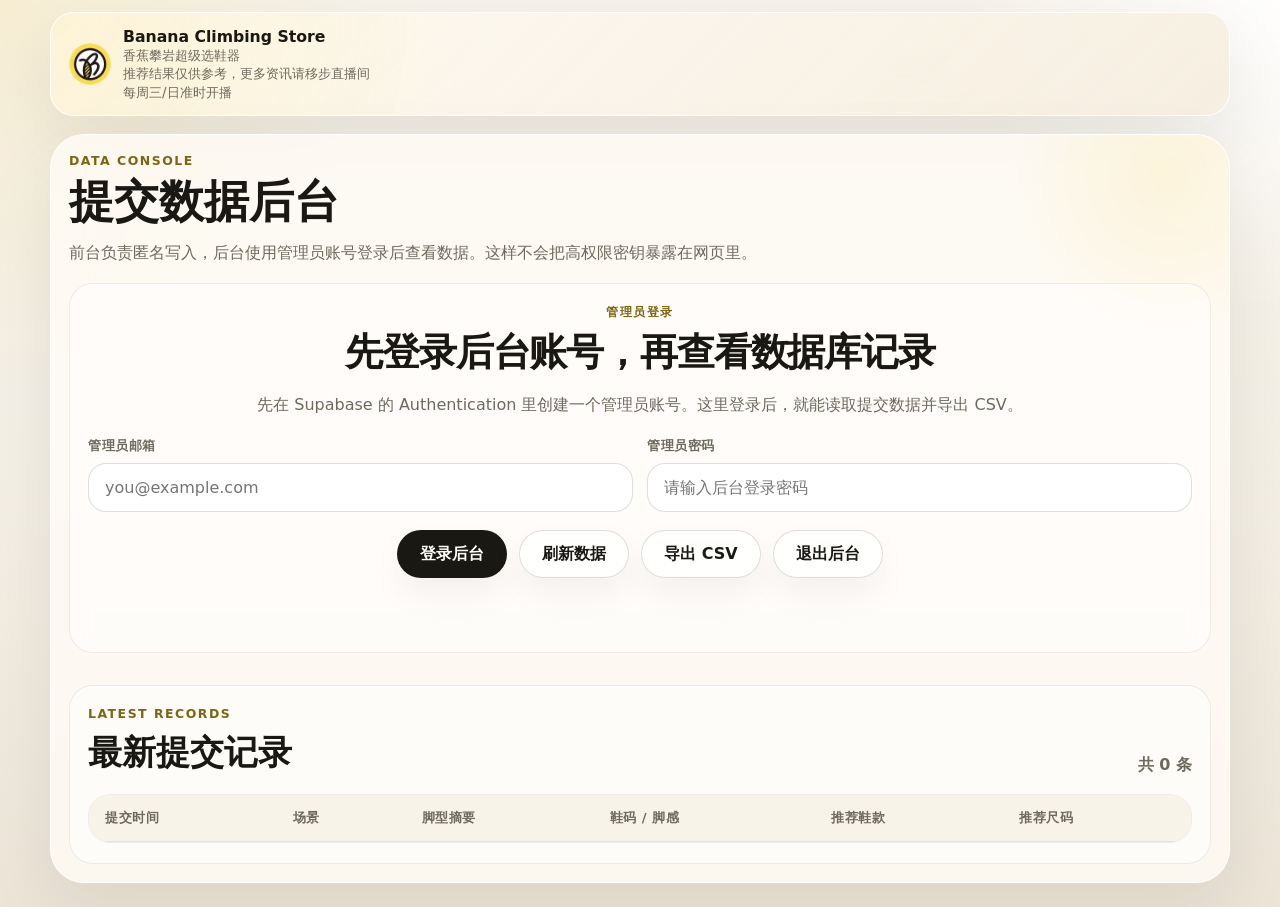
==== admin.html @ 7359afb7 "Add database integration scaffolding (admin page)" ====
<!doctype html>
<html lang="zh-CN">
  <head>
    <meta charset="UTF-8" />
    <meta name="viewport" content="width=device-width, initial-scale=1.0" />
    <title>Banana Climbing 数据后台</title>
    <meta name="description" content="查看攀岩鞋选码网页的提交数据、推荐结果和导出记录。" />
    <link rel="preload" as="image" href="logo-banana-clean-96.webp" fetchpriority="high" />
    <link rel="stylesheet" href="styles.css?v=20260409-1816" />
  </head>
  <body class="admin-page-body">
    <div class="page-shell">
      <header class="topbar">
        <a class="brand" href="index.html">
          <img
            src="logo-banana-clean-96.webp"
            alt="Banana Climbing Logo"
            width="42"
            height="42"
            decoding="async"
            fetchpriority="high"
          />
          <span>
            <strong>Banana Climbing Store</strong>
            <small>香蕉攀岩超级选鞋器</small>
            <small class="brand-meta">推荐结果仅供参考，更多资讯请移步直播间</small>
            <small class="brand-note">每周三/日准时开播</small>
          </span>
        </a>
      </header>

      <main class="wizard-shell admin-shell">
        <section class="wizard-progress admin-progress">
          <div>
            <p class="progress-kicker">Data Console</p>
            <h1>提交数据后台</h1>
          </div>
          <p class="progress-text">前台负责匿名写入，后台使用管理员账号登录后查看数据。这样不会把高权限密钥暴露在网页里。</p>
        </section>

        <section class="admin-card">
          <div class="panel-copy admin-copy">
            <p class="eyebrow">管理员登录</p>
            <h2>先登录后台账号，再查看数据库记录</h2>
            <p class="panel-lead">先在 Supabase 的 Authentication 里创建一个管理员账号。这里登录后，就能读取提交数据并导出 CSV。</p>
          </div>

          <div class="admin-setup-grid">
            <label class="admin-field">
              <span>管理员邮箱</span>
              <input id="adminEmail" type="email" placeholder="you@example.com" />
            </label>
            <label class="admin-field">
              <span>管理员密码</span>
              <input id="adminPassword" type="password" placeholder="请输入后台登录密码" />
            </label>
          </div>

          <div class="panel-actions admin-actions">
            <button class="primary-button" type="button" id="adminLogin">登录后台</button>
            <button class="secondary-button" type="button" id="adminRefreshButton">刷新数据</button>
            <button class="secondary-button" type="button" id="adminExportButton">导出 CSV</button>
            <button class="ghost-button" type="button" id="adminLogout">退出后台</button>
          </div>

          <p class="admin-status-line" id="adminPublicStatus"></p>
          <p class="admin-status-line" id="adminAuthStatus"></p>
          <p class="admin-status-line" id="adminStatusText"></p>
        </section>

        <section class="admin-stats-grid" id="adminStatsGrid"></section>

        <section class="admin-card">
          <div class="admin-table-head">
            <div>
              <p class="eyebrow">Latest Records</p>
              <h2>最新提交记录</h2>
            </div>
            <p class="admin-row-count" id="adminRowCount">共 0 条</p>
          </div>

          <div class="admin-table-wrap">
            <table class="admin-table">
              <thead>
                <tr>
                  <th>提交时间</th>
                  <th>场景</th>
                  <th>脚型摘要</th>
                  <th>鞋码 / 脚感</th>
                  <th>推荐鞋款</th>
                  <th>推荐尺码</th>
                </tr>
              </thead>
              <tbody id="adminTableBody"></tbody>
            </table>
          </div>
        </section>
      </main>
    </div>

    <script src="database-config.js?v=20260409-1816"></script>
    <script src="database.js?v=20260409-1816"></script>
    <script src="admin.js?v=20260409-1816"></script>
  </body>
</html>
---- styles.css ----
:root {
  --bg: #f4efe5;
  --surface: rgba(255, 252, 246, 0.82);
  --surface-strong: #fffdf8;
  --surface-soft: rgba(255, 255, 255, 0.74);
  --ink: #1a1813;
  --ink-soft: #6e695d;
  --line: rgba(26, 24, 19, 0.08);
  --line-strong: rgba(26, 24, 19, 0.14);
  --accent: #f2cf52;
  --accent-deep: #7e6514;
  --shadow: 0 26px 70px rgba(30, 24, 16, 0.08);
  --shadow-soft: 0 16px 34px rgba(30, 24, 16, 0.05);
  --radius-xl: 34px;
  --radius-lg: 24px;
  --radius-md: 18px;
  --max-width: 440px;
}

*,
*::before,
*::after {
  box-sizing: border-box;
}

[hidden] {
  display: none !important;
}

html {
  scroll-behavior: auto;
}

body {
  margin: 0;
  color: var(--ink);
  font-family:
    "PingFang SC",
    "Hiragino Sans GB",
    "Microsoft YaHei",
    "Noto Sans CJK SC",
    system-ui,
    sans-serif;
  background:
    radial-gradient(circle at top left, rgba(242, 207, 82, 0.16), transparent 24%),
    radial-gradient(circle at top right, rgba(255, 255, 255, 0.92), transparent 20%),
    linear-gradient(180deg, #f7f3eb 0%, var(--bg) 54%, #ece4d7 100%);
  overscroll-behavior-y: contain;
}

img {
  display: block;
  max-width: 100%;
  height: auto;
}

button,
input {
  font: inherit;
}

button {
  cursor: pointer;
}

a,
button,
input,
.option-button,
.feel-button,
.step-button,
.primary-button,
.secondary-button,
.ghost-button,
.size-choice {
  -webkit-tap-highlight-color: transparent;
}

a,
button,
.option-button,
.feel-button,
.step-button,
.primary-button,
.secondary-button,
.ghost-button,
.size-choice {
  touch-action: manipulation;
}

button,
.option-button,
.feel-button,
.step-button,
.primary-button,
.secondary-button,
.ghost-button,
.size-choice {
  appearance: none;
  -webkit-appearance: none;
}

a:focus:not(:focus-visible),
button:focus:not(:focus-visible),
input:focus:not(:focus-visible) {
  outline: none;
}

a:focus-visible,
button:focus-visible,
input:focus-visible {
  outline: 2px solid rgba(126, 101, 20, 0.42);
  outline-offset: 3px;
}

.page-shell {
  width: min(calc(100% - 16px), var(--max-width));
  margin: 0 auto;
  padding: 12px 0 24px;
}

.topbar,
.wizard-shell {
  border: 1px solid rgba(255, 255, 255, 0.88);
  background: var(--surface);
  box-shadow: var(--shadow);
  backdrop-filter: blur(18px);
}

.topbar {
  padding: 14px 18px;
  margin-bottom: 18px;
  border-radius: 24px;
  background:
    radial-gradient(circle at left top, rgba(242, 207, 82, 0.18), transparent 36%),
    linear-gradient(135deg, rgba(255, 251, 244, 0.96), rgba(245, 237, 222, 0.88));
}

.brand {
  display: inline-flex;
  align-items: center;
  gap: 12px;
  color: inherit;
  text-decoration: none;
}

.brand img {
  width: 42px;
  height: 42px;
  object-fit: contain;
}

.brand span {
  display: grid;
  gap: 2px;
  min-width: 0;
}

.brand strong {
  font-size: 0.98rem;
  font-weight: 800;
}

.brand small {
  color: var(--ink-soft);
  font-size: 0.84rem;
  line-height: 1.22;
}

.brand-meta {
  max-width: none;
  font-size: 0.76rem;
  line-height: 1.26;
  white-space: normal;
  overflow-wrap: anywhere;
}

.brand-note {
  max-width: none;
  font-size: 0.72rem;
  line-height: 1.28;
  white-space: normal;
  overflow-wrap: anywhere;
}

.wizard-shell {
  position: relative;
  overflow: hidden;
  padding: 18px;
  border-radius: var(--radius-xl);
}

.wizard-shell::before {
  content: "";
  position: absolute;
  right: -100px;
  top: -120px;
  width: 320px;
  height: 320px;
  border-radius: 50%;
  background: radial-gradient(circle, rgba(242, 207, 82, 0.16), transparent 70%);
  pointer-events: none;
}

.wizard-progress,
.step-panel {
  position: relative;
  z-index: 1;
}

.wizard-progress {
  display: grid;
  gap: 12px;
  padding-bottom: 18px;
}

.progress-kicker,
.eyebrow,
.mini-kicker {
  margin: 0 0 10px;
  color: var(--accent-deep);
  font-size: 0.78rem;
  font-weight: 700;
  letter-spacing: 0.12em;
  text-transform: uppercase;
}

.wizard-progress h1,
.panel-copy h2 {
  margin: 0;
  font-family: "Noto Serif SC", "Songti SC", serif;
}

.wizard-progress h1 {
  font-size: clamp(1.8rem, 4vw, 2.8rem);
  line-height: 1.1;
}

.progress-track {
  position: relative;
  height: 8px;
  border-radius: 999px;
  background: rgba(193, 170, 94, 0.16);
  overflow: hidden;
}

.progress-track span {
  display: block;
  height: 100%;
  width: 0;
  border-radius: inherit;
  background: linear-gradient(90deg, #a58b2e 0%, #d8bb4a 52%, #f2cf52 100%);
  transition: width 240ms ease;
}

.progress-text,
.panel-lead,
.guide-card p,
.option-button span,
.size-hint,
.error-text,
.size-note,
.alt-note {
  margin: 0;
  color: var(--ink-soft);
  line-height: 1.75;
}

.wizard-panels {
  position: relative;
}

.step-panel {
  min-height: 0;
  display: grid;
  align-content: space-between;
  gap: 20px;
  padding: 20px 16px;
  border-radius: 24px;
  border: 1px solid var(--line);
  background: rgba(255, 255, 255, 0.58);
  box-shadow: inset 0 1px 0 rgba(255, 255, 255, 0.72);
  animation: rise-in 240ms ease both;
  contain: layout paint;
}

.step-panel[hidden] {
  display: none;
}

.panel-center {
  max-width: 620px;
  margin: 0 auto;
  text-align: center;
}

.hero-panel {
  align-self: center;
}

.hero-logo {
  width: 120px;
  height: 120px;
  margin: 0 auto 24px;
  object-fit: contain;
}

.panel-copy {
  max-width: 640px;
  margin: 0 auto;
  text-align: center;
}

.panel-copy h2 {
  margin: 0;
  font-size: clamp(2rem, 4vw, 3rem);
  line-height: 1.14;
  letter-spacing: -0.03em;
}

.hero-panel h2 {
  margin: 0;
  font-size: clamp(2.2rem, 4.6vw, 3.4rem);
  line-height: 1.08;
  letter-spacing: -0.04em;
  font-family: "Noto Serif SC", "Songti SC", serif;
}

.panel-lead {
  margin-top: 16px;
}

.hero-stat-row {
  display: flex;
  justify-content: center;
  gap: 14px;
  margin-top: 26px;
}

.hero-stat-row div,
.guide-card,
.option-button,
.size-card,
.feel-card,
.result-primary,
.alt-card {
  border: 1px solid var(--line);
  background: var(--surface-soft);
  box-shadow: inset 0 1px 0 rgba(255, 255, 255, 0.76);
}

.hero-stat-row div {
  min-width: 138px;
  padding: 18px 16px;
  border-radius: 22px;
}

.hero-stat-row strong {
  display: block;
  font-size: 1.36rem;
  font-weight: 800;
}

.hero-stat-row span {
  display: block;
  margin-top: 6px;
  color: var(--ink-soft);
  font-size: 0.92rem;
}

.guide-grid {
  display: grid;
  grid-template-columns: repeat(2, minmax(0, 1fr));
  gap: 14px;
}

.guide-card {
  padding: 20px;
  border-radius: 22px;
}

.guide-card h3 {
  margin: 0 0 8px;
  font-size: 1.02rem;
}

.option-grid {
  display: grid;
  grid-template-columns: repeat(2, minmax(0, 1fr));
  gap: 14px;
  max-width: 720px;
  margin: 0 auto;
}

.option-grid-wide {
  grid-template-columns: repeat(2, minmax(0, 1fr));
  max-width: 720px;
}

.option-button,
.feel-button,
.step-button,
.primary-button,
.secondary-button,
.ghost-button,
.size-choice {
  transition:
    transform 140ms ease,
    background-color 140ms ease,
    border-color 140ms ease,
    box-shadow 140ms ease,
    color 140ms ease,
    opacity 140ms ease;
}

.option-button {
  display: grid;
  gap: 8px;
  min-height: 106px;
  padding: 16px 14px;
  border-radius: 24px;
  text-align: center;
}

.option-button strong,
.feel-button strong {
  font-size: 1rem;
}

.option-button.is-selected,
.feel-button.is-selected,
.size-choice.is-selected {
  border-color: #191813;
  background: #191813;
  color: #fffdf8;
  box-shadow: 0 14px 30px rgba(25, 24, 19, 0.14);
}

.option-button:hover,
.feel-button:hover,
.step-button:hover,
.primary-button:hover,
.secondary-button:hover,
.ghost-button:hover,
.size-choice:hover {
  transform: translateY(-1px);
}

.option-button:active,
.feel-button:active,
.step-button:active,
.primary-button:active,
.secondary-button:active,
.ghost-button:active,
.size-choice:active {
  transform: scale(0.985);
}

.auto-tip {
  margin: 0;
  text-align: center;
  color: var(--ink-soft);
  font-size: 0.92rem;
}

.panel-actions {
  display: flex;
  justify-content: center;
  gap: 12px;
}

.primary-button,
.secondary-button,
.ghost-button {
  display: inline-flex;
  align-items: center;
  justify-content: center;
  min-height: 48px;
  padding: 0 22px;
  border-radius: 999px;
  border: 1px solid transparent;
  box-shadow: var(--shadow-soft);
  text-decoration: none;
  font-weight: 700;
}

.primary-button {
  background: #191813;
  color: #fffdf8;
}

.secondary-button,
.ghost-button {
  background: rgba(255, 255, 255, 0.82);
  border-color: var(--line-strong);
  color: var(--ink);
}

.size-feel-layout {
  display: grid;
  gap: 16px;
  max-width: 760px;
  margin: 0 auto;
}

.size-card,
.feel-card {
  padding: 22px;
  border-radius: 24px;
}

.size-stepper {
  display: grid;
  grid-template-columns: 74px minmax(120px, 180px) 74px;
  justify-content: center;
  gap: 10px;
  margin-top: 14px;
}

.step-button,
.size-stepper input {
  min-height: 56px;
  border-radius: 18px;
  border: 1px solid var(--line-strong);
}

.step-button {
  background: rgba(255, 255, 255, 0.84);
}

.size-stepper input {
  width: 100%;
  padding: 0 16px;
  background: var(--surface-strong);
  color: var(--ink);
  font-size: 1.24rem;
  font-weight: 800;
  text-align: center;
  outline: none;
}

.size-stepper input:focus {
  border-color: rgba(126, 101, 20, 0.54);
  box-shadow: 0 0 0 4px rgba(242, 207, 82, 0.14);
}

.size-hint {
  margin-top: 12px;
  text-align: center;
}

.feel-grid {
  display: grid;
  grid-template-columns: repeat(5, minmax(0, 1fr));
  gap: 10px;
  margin-top: 14px;
}

.feel-button {
  display: grid;
  gap: 6px;
  min-height: 110px;
  padding: 14px 10px;
  border-radius: 22px;
  border: 1px solid var(--line);
  background: rgba(255, 255, 255, 0.84);
  text-align: center;
}

.feel-button span {
  color: inherit;
  font-size: 0.84rem;
  line-height: 1.5;
}

.error-text {
  text-align: center;
  color: #9c3a28;
  font-weight: 700;
}

.result-scroll {
  display: grid;
  gap: 16px;
  max-height: 470px;
  padding-right: 4px;
  overflow: auto;
}

.result-primary,
.alt-card {
  padding: 18px;
  border-radius: 24px;
}

.result-primary {
  display: grid;
  align-content: start;
  gap: 14px;
}

.result-primary-body {
  display: grid;
  align-content: start;
  gap: 14px;
  padding: 18px;
  border-radius: 24px;
  border: 1px solid var(--line);
  background: rgba(255, 255, 255, 0.84);
  box-shadow: inset 0 1px 0 rgba(255, 255, 255, 0.76);
}

.result-alt-wrap {
  display: grid;
  align-content: start;
  gap: 14px;
  padding: 18px;
  border-radius: 24px;
  border: 1px solid var(--line);
  background: var(--surface-soft);
  box-shadow: inset 0 1px 0 rgba(255, 255, 255, 0.76);
}

.result-primary-header,
.alt-head {
  display: grid;
  grid-template-columns: minmax(0, 1fr);
  align-items: flex-start;
  gap: 8px;
}

.result-primary-header > div:first-child,
.alt-head > div:first-child {
  min-width: 0;
}

.result-card-head {
  display: grid;
  grid-template-columns: 56px minmax(0, 1fr);
  gap: 14px;
  align-items: start;
}

.result-card-copy {
  display: grid;
  gap: 8px;
  min-width: 0;
}

.shoe-mark {
  display: grid;
  place-items: center;
  width: 56px;
  height: 56px;
  border-radius: 18px;
  border: 1px solid rgba(242, 207, 82, 0.24);
  background:
    radial-gradient(circle at top right, rgba(242, 207, 82, 0.24), transparent 52%),
    linear-gradient(160deg, rgba(255, 255, 255, 0.96), rgba(247, 241, 229, 0.92));
  box-shadow: 0 8px 20px rgba(25, 24, 19, 0.05);
}

.shoe-mark-logo {
  width: 36px;
  height: 36px;
  object-fit: contain;
  padding: 4px;
  border-radius: 12px;
  background: rgba(255, 255, 255, 0.94);
  box-shadow: 0 8px 16px rgba(25, 24, 19, 0.06);
}

.tag-row,
.summary-row,
.match-row {
  display: flex;
  flex-wrap: wrap;
  gap: 8px;
}

.tag-row {
  margin: 14px 0 10px;
}

.result-card-tags {
  margin: 0;
}

.tag-row span,
.summary-row span,
.match-row span {
  display: inline-flex;
  align-items: center;
  min-height: 34px;
  padding: 0 12px;
  border-radius: 999px;
  border: 1px solid var(--line);
  background: rgba(255, 255, 255, 0.84);
  font-size: 0.86rem;
}

.result-card-tags span {
  min-height: 30px;
  padding: 0 10px;
  font-size: 0.78rem;
}

.result-rank {
  margin: 0 0 6px;
  color: var(--accent-deep);
  font-size: 0.78rem;
  font-weight: 700;
  letter-spacing: 0.12em;
  text-transform: uppercase;
}

.result-primary h3,
.alt-head h3 {
  margin: 0;
  font-size: 1.34rem;
  line-height: 1.25;
}

.brand-line,
.result-note {
  margin: 2px 0 0;
  color: var(--ink-soft);
  line-height: 1.45;
}

.result-note--compact,
.alt-note--compact {
  margin: 0;
}

.score-pill {
  display: inline-flex;
  align-items: center;
  justify-content: center;
  align-self: start;
  min-height: 38px;
  padding: 0 12px;
  border-radius: 999px;
  background: rgba(242, 207, 82, 0.2);
  color: #5f4d10;
  font-size: 0.86rem;
  font-weight: 700;
}

.size-box {
  margin-top: 14px;
  padding: 14px 16px;
  border-radius: 24px;
  border: 1px solid rgba(242, 207, 82, 0.24);
  background: linear-gradient(180deg, rgba(242, 207, 82, 0.14), rgba(255, 255, 255, 0.88));
}

.size-box--compact {
  margin-top: 0;
}

.size-main {
  display: grid;
  gap: 6px;
}

.size-main strong {
  display: block;
  margin-top: 4px;
  font-size: 2.18rem;
  line-height: 1;
  letter-spacing: -0.04em;
}

.size-main p {
  max-width: none;
  margin: 0;
  color: var(--ink-soft);
  font-size: 0.88rem;
  text-align: left;
  line-height: 1.7;
}

.size-ladder {
  display: grid;
  grid-template-columns: repeat(5, minmax(0, 1fr));
  gap: 6px;
}

.size-choice {
  display: grid;
  gap: 6px;
  min-height: 76px;
  padding: 10px 8px;
  border-radius: 18px;
  border: 1px solid var(--line);
  background: rgba(255, 255, 255, 0.9);
  text-align: center;
}

.size-choice span {
  font-size: 0.78rem;
  line-height: 1.35;
}

.size-choice strong {
  font-size: 0.98rem;
}

.result-alt-list {
  display: grid;
  gap: 12px;
}

.result-page-shell {
  display: grid;
  gap: 14px;
  padding: 18px;
  border-radius: 24px;
  border: 1px solid var(--line);
  background: rgba(255, 255, 255, 0.58);
  box-shadow: inset 0 1px 0 rgba(255, 255, 255, 0.72);
}

.result-brand-card {
  display: grid;
  grid-template-columns: 78px minmax(0, 1fr);
  gap: 14px;
  align-items: start;
  padding: 18px;
  border-radius: 20px;
  border: 1px solid rgba(126, 101, 20, 0.12);
  background:
    radial-gradient(circle at right top, rgba(242, 207, 82, 0.18), transparent 34%),
    linear-gradient(135deg, rgba(255, 251, 244, 0.98), rgba(244, 236, 219, 0.9));
  box-shadow: inset 0 1px 0 rgba(255, 255, 255, 0.82);
}

.result-brand-mark {
  display: grid;
  place-items: center;
  width: 78px;
  height: 78px;
  border-radius: 50%;
  background: rgba(255, 255, 255, 0.9);
  box-shadow: 0 10px 24px rgba(25, 24, 19, 0.08);
}

.result-brand-mark img {
  width: 58px;
  height: 58px;
  object-fit: contain;
}

.result-brand-copy {
  min-width: 0;
  display: grid;
  gap: 4px;
}

.result-brand-copy h2 {
  margin: 0;
  font-size: 1.85rem;
  line-height: 1.05;
  letter-spacing: -0.03em;
}

.result-brand-subtitle {
  margin: 0;
  color: var(--ink-soft);
  font-size: 1rem;
}

.result-brand-note {
  margin: 0;
  color: rgba(26, 24, 19, 0.68);
  font-size: 0.76rem;
  line-height: 1.3;
  white-space: normal;
  overflow-wrap: anywhere;
}

.result-page-hero,
.result-page-empty {
  padding: 18px;
  border-radius: 24px;
  border: 1px solid var(--line);
  background: var(--surface-soft);
  box-shadow: inset 0 1px 0 rgba(255, 255, 255, 0.76);
}

.result-page-hero h1,
.result-page-empty h2 {
  margin: 0;
  font-family: "Songti SC", "STSong", "Noto Serif CJK SC", serif;
}

.result-page-hero h1 {
  font-size: clamp(1.78rem, 7vw, 2.4rem);
  line-height: 1.08;
  letter-spacing: -0.03em;
}

@media (max-width: 820px) {
  .result-brand-copy h2 {
    font-size: clamp(1.22rem, 4.8vw, 1.58rem);
    line-height: 1.08;
  }

  .result-brand-subtitle {
    font-size: 0.92rem;
  }

  .result-brand-note {
    font-size: 0.72rem;
    line-height: 1.34;
  }

  .result-page-hero h1 {
    font-size: clamp(1.04rem, 4.6vw, 1.34rem);
    line-height: 1.12;
    letter-spacing: -0.02em;
    white-space: nowrap;
  }
}

.result-page-summary {
  margin: 0;
  color: var(--ink);
  font-weight: 600;
  line-height: 1.65;
}

.result-page-body {
  display: grid;
  gap: 12px;
}

.result-page-empty {
  text-align: center;
}

.result-page-empty p {
  margin: 12px auto 0;
  max-width: 40ch;
  color: var(--ink-soft);
  line-height: 1.75;
}

.alt-card h3 {
  font-size: 1.08rem;
}

.alt-size {
  margin-top: 4px;
  font-size: 1rem;
  font-weight: 800;
}

.result-page-body .panel-actions {
  padding: 2px 0 4px;
}

.result-page-body .primary-button,
.result-page-body .secondary-button,
.result-page-empty .primary-button {
  min-width: 148px;
}

.result-page-body .secondary-button {
  background: rgba(255, 255, 255, 0.92);
  border-color: rgba(242, 207, 82, 0.28);
}

@keyframes rise-in {
  from {
    opacity: 0;
    transform: translateY(10px);
  }

  to {
    opacity: 1;
    transform: translateY(0);
  }
}

@media (max-width: 860px) {
  .step-panel {
    min-height: auto;
  }

  .option-grid,
  .option-grid-wide {
    grid-template-columns: repeat(2, minmax(0, 1fr));
  }

  .guide-grid,
  .feel-grid,
  .size-ladder {
    grid-template-columns: 1fr;
  }

  .result-card-head {
    grid-template-columns: 52px minmax(0, 1fr);
    gap: 12px;
  }

  .shoe-mark {
    width: 52px;
    height: 52px;
    border-radius: 16px;
  }

  .shoe-mark-logo {
    width: 34px;
    height: 34px;
  }
}

@media (max-width: 640px) {
  .page-shell {
    width: min(calc(100% - 12px), var(--max-width));
    padding-top: 10px;
  }

  .wizard-shell,
  .result-page-shell {
    padding: 14px;
  }

  .topbar {
    padding: 12px 14px;
    margin-bottom: 12px;
  }

  .brand {
    width: 100%;
    min-width: 0;
    align-items: flex-start;
  }

  .brand strong {
    font-size: 0.94rem;
    line-height: 1.15;
  }

  .brand small {
    line-height: 1.22;
  }

  .brand-meta {
    font-size: 0.7rem;
    line-height: 1.28;
  }

  .brand-note {
    font-size: 0.66rem;
    line-height: 1.32;
    white-space: normal;
    overflow-wrap: anywhere;
  }

  .result-brand-card {
    grid-template-columns: 64px minmax(0, 1fr);
    gap: 12px;
    padding: 16px;
  }

  .result-brand-mark {
    width: 64px;
    height: 64px;
  }

  .result-brand-mark img {
    width: 48px;
    height: 48px;
  }

  .result-brand-copy h2 {
    font-size: 1.46rem;
    line-height: 1.08;
  }

  .result-brand-subtitle {
    font-size: 0.94rem;
  }

  .result-brand-note {
    font-size: 0.68rem;
    line-height: 1.32;
    white-space: normal;
    overflow-wrap: anywhere;
  }

  .hero-stat-row {
    display: none;
  }

  .guide-grid,
  .feel-grid {
    grid-template-columns: 1fr;
  }

  .size-stepper {
    grid-template-columns: 1fr 1.2fr 1fr;
  }

  .panel-actions {
    flex-direction: column;
  }

  .result-primary,
  .result-alt-wrap,
  .alt-card,
  .result-primary-body {
    padding: 14px;
  }

  .result-page-hero h1 {
    font-size: clamp(1.26rem, 5.8vw, 1.62rem);
    line-height: 1.14;
    letter-spacing: -0.02em;
    white-space: nowrap;
  }

  .result-card-head {
    grid-template-columns: 46px minmax(0, 1fr);
    gap: 10px;
  }

  .shoe-mark {
    width: 46px;
    height: 46px;
    border-radius: 14px;
  }

  .shoe-mark-logo {
    width: 30px;
    height: 30px;
    border-radius: 10px;
  }

  .result-card-tags span:nth-child(n + 3) {
    display: none;
  }

  .result-note--compact,
  .alt-note--compact {
    font-size: 0.92rem;
    line-height: 1.6;
  }

  .size-main strong {
    font-size: 1.8rem;
  }

  .size-box {
    padding: 14px;
  }
}

@media (max-width: 820px) {
  body {
    background: linear-gradient(180deg, #f7f3eb 0%, #f1eadf 100%);
  }

  .topbar,
  .wizard-shell {
    backdrop-filter: none;
    box-shadow: none;
  }

  .topbar {
    background: rgba(255, 251, 244, 0.96);
  }

  .wizard-shell::before {
    display: none;
  }

  .step-panel,
  .result-page-shell,
  .result-page-hero,
  .result-page-empty,
  .result-primary,
  .result-primary-body,
  .alt-card,
  .guide-card,
  .size-card,
  .feel-card {
    box-shadow: none;
    background: rgba(255, 255, 255, 0.78);
  }

  .step-panel {
    animation: none;
  }

  .option-button,
  .feel-button,
  .primary-button,
  .secondary-button,
  .ghost-button,
  .size-choice {
    transition: none;
  }

  .primary-button:hover,
  .secondary-button:hover,
  .ghost-button:hover,
  .size-choice:hover {
    transform: none;
  }

  .shoe-mark,
  .shoe-mark-logo {
    box-shadow: none;
  }
}

.admin-page-body .page-shell {
  width: min(calc(100% - 20px), 1180px);
}

.admin-shell {
  display: grid;
  gap: 16px;
}

.admin-progress {
  padding-bottom: 0;
}

.admin-card {
  display: grid;
  gap: 18px;
  padding: 20px 18px;
  border-radius: 24px;
  border: 1px solid var(--line);
  background: rgba(255, 255, 255, 0.62);
  box-shadow: inset 0 1px 0 rgba(255, 255, 255, 0.74);
}

.admin-copy {
  max-width: none;
}

.admin-copy h2 {
  font-size: clamp(1.7rem, 3vw, 2.4rem);
}

.admin-setup-grid {
  display: grid;
  grid-template-columns: repeat(2, minmax(0, 1fr));
  gap: 14px;
}

.admin-field {
  display: grid;
  gap: 8px;
}

.admin-field span {
  color: var(--ink-soft);
  font-size: 0.84rem;
  font-weight: 700;
  letter-spacing: 0.04em;
  text-transform: uppercase;
}

.admin-field-wide {
  grid-column: 1 / -1;
}

.admin-field input,
.admin-field textarea {
  width: 100%;
  padding: 14px 16px;
  border-radius: 18px;
  border: 1px solid var(--line-strong);
  background: rgba(255, 255, 255, 0.92);
  color: var(--ink);
  font: inherit;
  resize: vertical;
  outline: none;
}

.admin-field input:focus,
.admin-field textarea:focus {
  border-color: rgba(126, 101, 20, 0.54);
  box-shadow: 0 0 0 4px rgba(242, 207, 82, 0.12);
}

.admin-actions {
  flex-wrap: wrap;
}

.admin-status-line {
  margin: 0;
  color: var(--ink-soft);
  line-height: 1.6;
}

.admin-status-line[data-tone="success"] {
  color: #365c28;
}

.admin-status-line[data-tone="warn"] {
  color: #7f5b11;
}

.admin-status-line[data-tone="danger"] {
  color: #9c3a28;
}

.admin-stats-grid {
  display: grid;
  grid-template-columns: repeat(4, minmax(0, 1fr));
  gap: 14px;
}

.admin-stat-card {
  display: grid;
  gap: 8px;
  padding: 18px;
  border-radius: 22px;
  border: 1px solid var(--line);
  background: rgba(255, 255, 255, 0.76);
  box-shadow: inset 0 1px 0 rgba(255, 255, 255, 0.76);
}

.admin-stat-card strong {
  font-size: clamp(1.4rem, 2.4vw, 2rem);
  line-height: 1.05;
}

.admin-stat-card p:last-child {
  margin: 0;
  color: var(--ink-soft);
  line-height: 1.6;
}

.admin-table-head {
  display: flex;
  align-items: end;
  justify-content: space-between;
  gap: 12px;
}

.admin-table-head h2 {
  margin: 0;
  font-family: "Songti SC", "STSong", "Noto Serif CJK SC", serif;
  font-size: clamp(1.6rem, 2.8vw, 2.1rem);
}

.admin-row-count {
  margin: 0;
  color: var(--ink-soft);
  font-weight: 700;
}

.admin-table-wrap {
  overflow: auto;
  border-radius: 22px;
  border: 1px solid var(--line);
  background: rgba(255, 255, 255, 0.82);
}

.admin-table {
  width: 100%;
  min-width: 860px;
  border-collapse: collapse;
}

.admin-table th,
.admin-table td {
  padding: 14px 16px;
  border-bottom: 1px solid rgba(26, 24, 19, 0.08);
  text-align: left;
  vertical-align: top;
}

.admin-table th {
  color: var(--ink-soft);
  font-size: 0.82rem;
  font-weight: 700;
  letter-spacing: 0.04em;
  text-transform: uppercase;
  background: rgba(247, 241, 229, 0.86);
}

.admin-table td {
  line-height: 1.55;
}

.admin-empty-cell {
  color: var(--ink-soft);
  text-align: center;
}

@media (max-width: 980px) {
  .admin-stats-grid {
    grid-template-columns: repeat(2, minmax(0, 1fr));
  }
}

@media (max-width: 640px) {
  .admin-page-body .page-shell {
    width: min(calc(100% - 12px), 100%);
  }

  .admin-card {
    padding: 16px 14px;
  }

  .admin-setup-grid,
  .admin-stats-grid {
    grid-template-columns: 1fr;
  }

  .admin-actions {
    flex-direction: column;
  }

  .admin-table {
    min-width: 720px;
  }
}
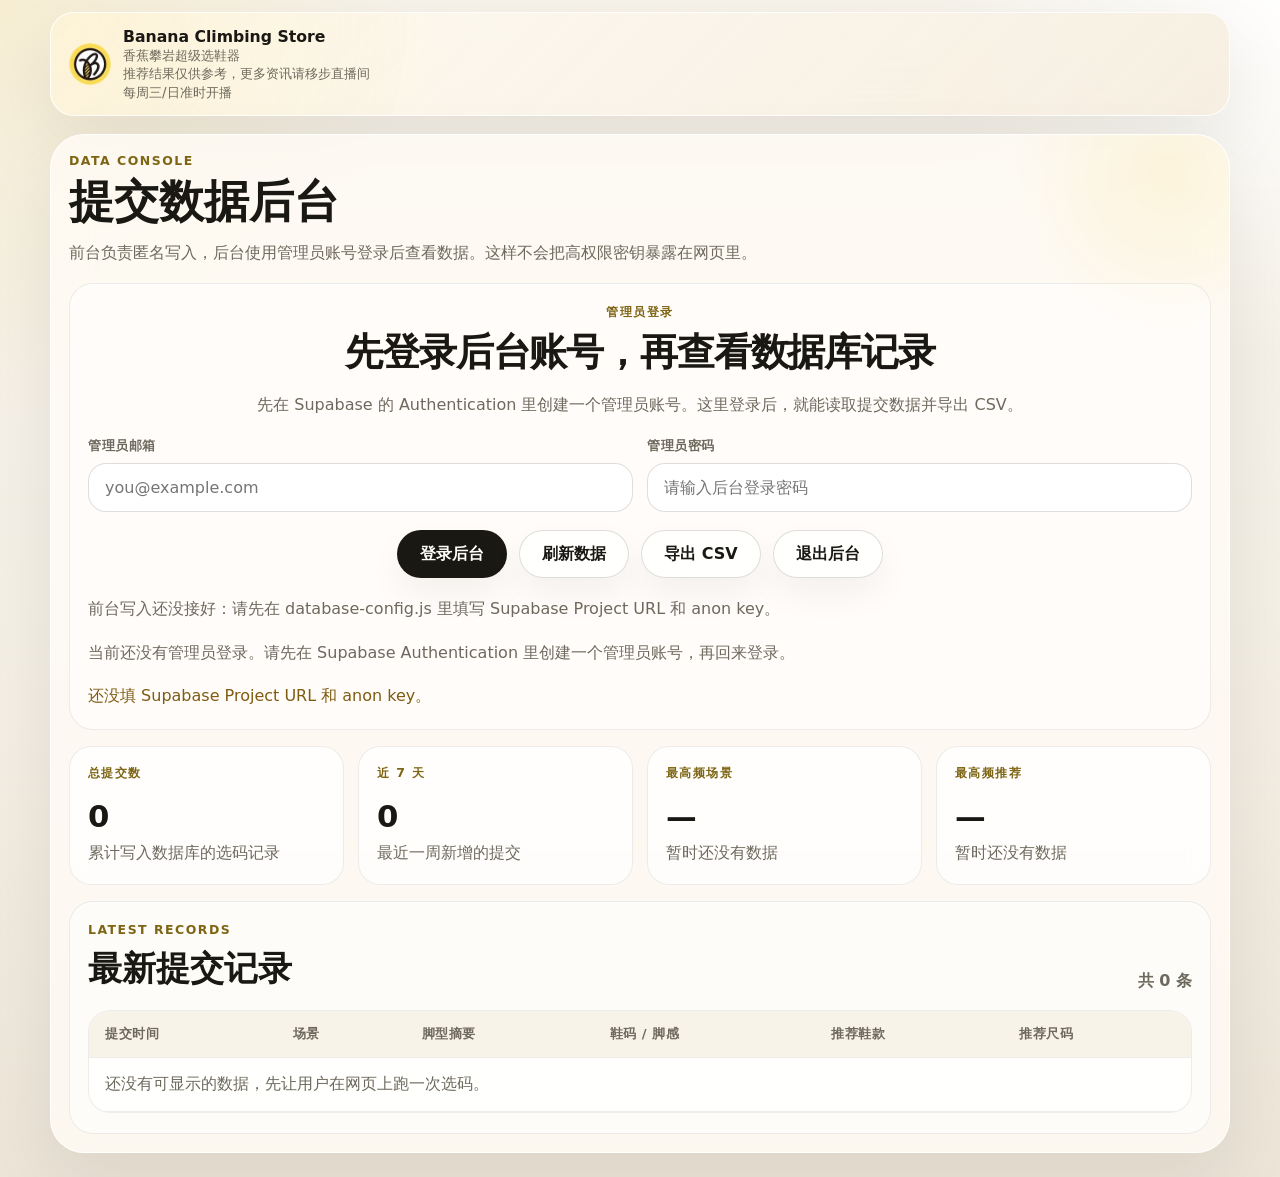
==== commit 404b2697: "Fix page accessibility and smoothness; add COS+CDN auto deploy" ====
--- a/admin.html
+++ b/admin.html
@@ -6,7 +6,7 @@
     <title>Banana Climbing 数据后台</title>
     <meta name="description" content="查看攀岩鞋选码网页的提交数据、推荐结果和导出记录。" />
     <link rel="preload" as="image" href="logo-banana-clean-96.webp" fetchpriority="high" />
-    <link rel="stylesheet" href="styles.css?v=20260409-1816" />
+    <link rel="stylesheet" href="styles.css?v=20260409-1545" />
   </head>
   <body class="admin-page-body">
     <div class="page-shell">
@@ -98,8 +98,8 @@
       </main>
     </div>
 
-    <script src="database-config.js?v=20260409-1816"></script>
-    <script src="database.js?v=20260409-1816"></script>
-    <script src="admin.js?v=20260409-1816"></script>
+    <script src="database-config.js?v=20260409-1545"></script>
+    <script src="database.js?v=20260409-1545"></script>
+    <script src="admin.js?v=20260409-1545"></script>
   </body>
 </html>
--- a/styles.css
+++ b/styles.css
@@ -1218,6 +1218,32 @@
   }
 }
 
+@media (hover: none), (pointer: coarse) {
+  .topbar,
+  .wizard-shell {
+    backdrop-filter: none;
+  }
+
+  .option-button,
+  .feel-button,
+  .primary-button,
+  .secondary-button,
+  .ghost-button,
+  .size-choice {
+    transition: none;
+  }
+
+  .option-button:hover,
+  .feel-button:hover,
+  .step-button:hover,
+  .primary-button:hover,
+  .secondary-button:hover,
+  .ghost-button:hover,
+  .size-choice:hover {
+    transform: none;
+  }
+}
+
 .admin-page-body .page-shell {
   width: min(calc(100% - 20px), 1180px);
 }
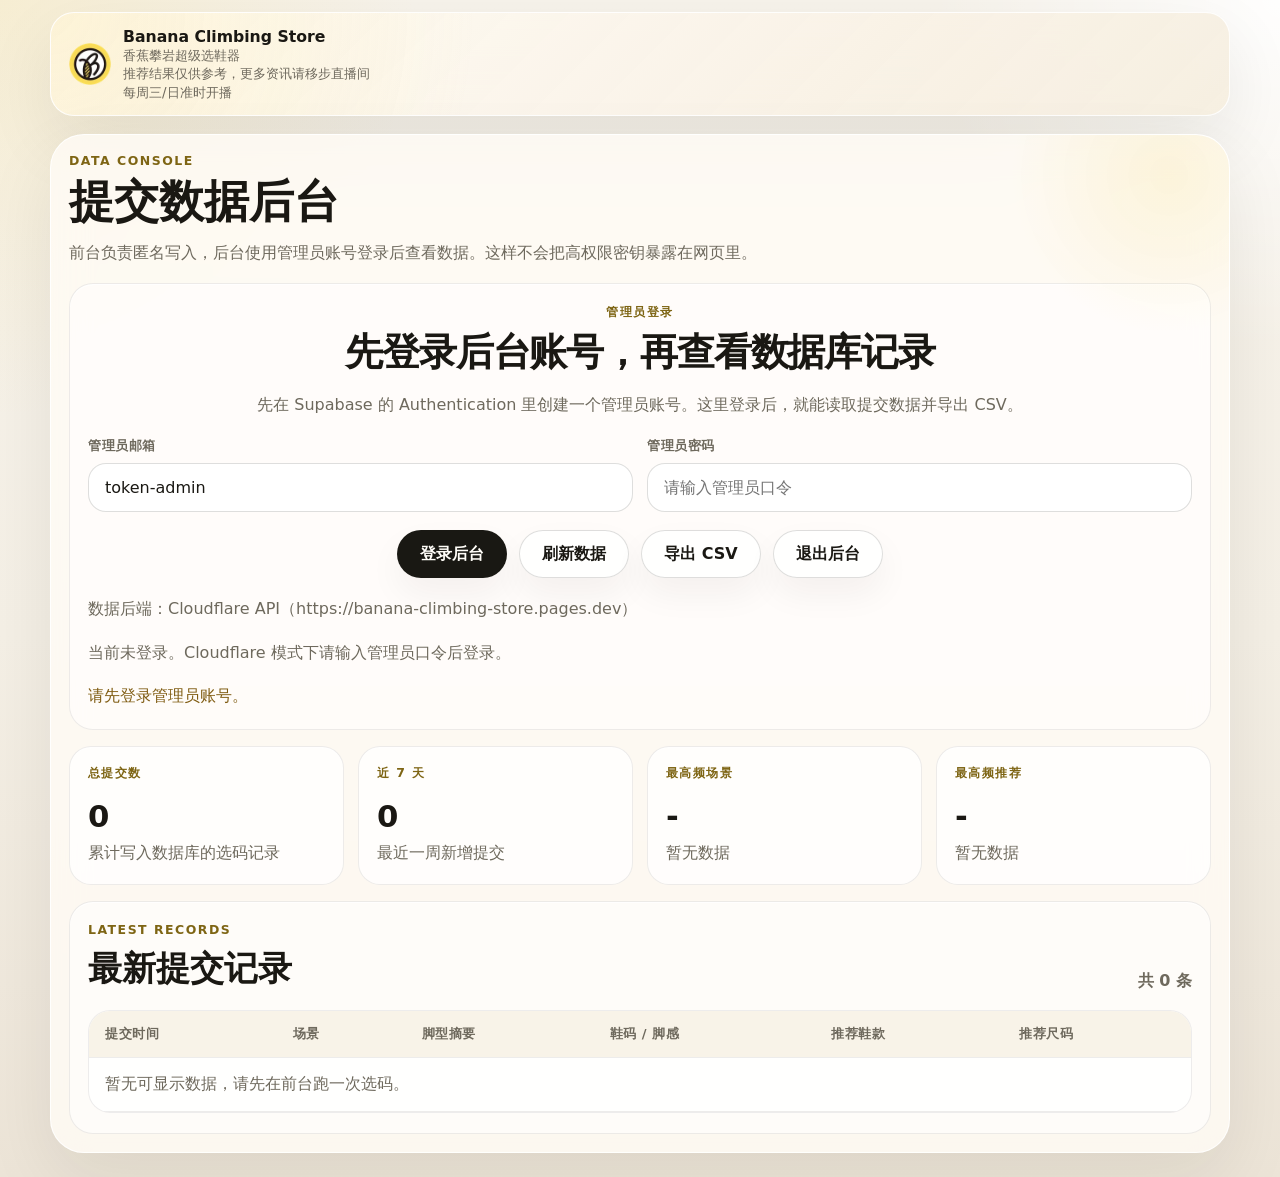
==== commit 726907b8: "Add Cloudflare Pages API + D1 backend for submissions" ====
--- a/admin.html
+++ b/admin.html
@@ -6,7 +6,7 @@
     <title>Banana Climbing 数据后台</title>
     <meta name="description" content="查看攀岩鞋选码网页的提交数据、推荐结果和导出记录。" />
     <link rel="preload" as="image" href="logo-banana-clean-96.webp" fetchpriority="high" />
-    <link rel="stylesheet" href="styles.css?v=20260409-1545" />
+    <link rel="stylesheet" href="styles.css?v=20260409-1905" />
   </head>
   <body class="admin-page-body">
     <div class="page-shell">
@@ -98,8 +98,8 @@
       </main>
     </div>
 
-    <script src="database-config.js?v=20260409-1545"></script>
-    <script src="database.js?v=20260409-1545"></script>
-    <script src="admin.js?v=20260409-1545"></script>
+    <script src="database-config.js?v=20260409-1905"></script>
+    <script src="database.js?v=20260409-1905"></script>
+    <script src="admin.js?v=20260409-1905"></script>
   </body>
 </html>
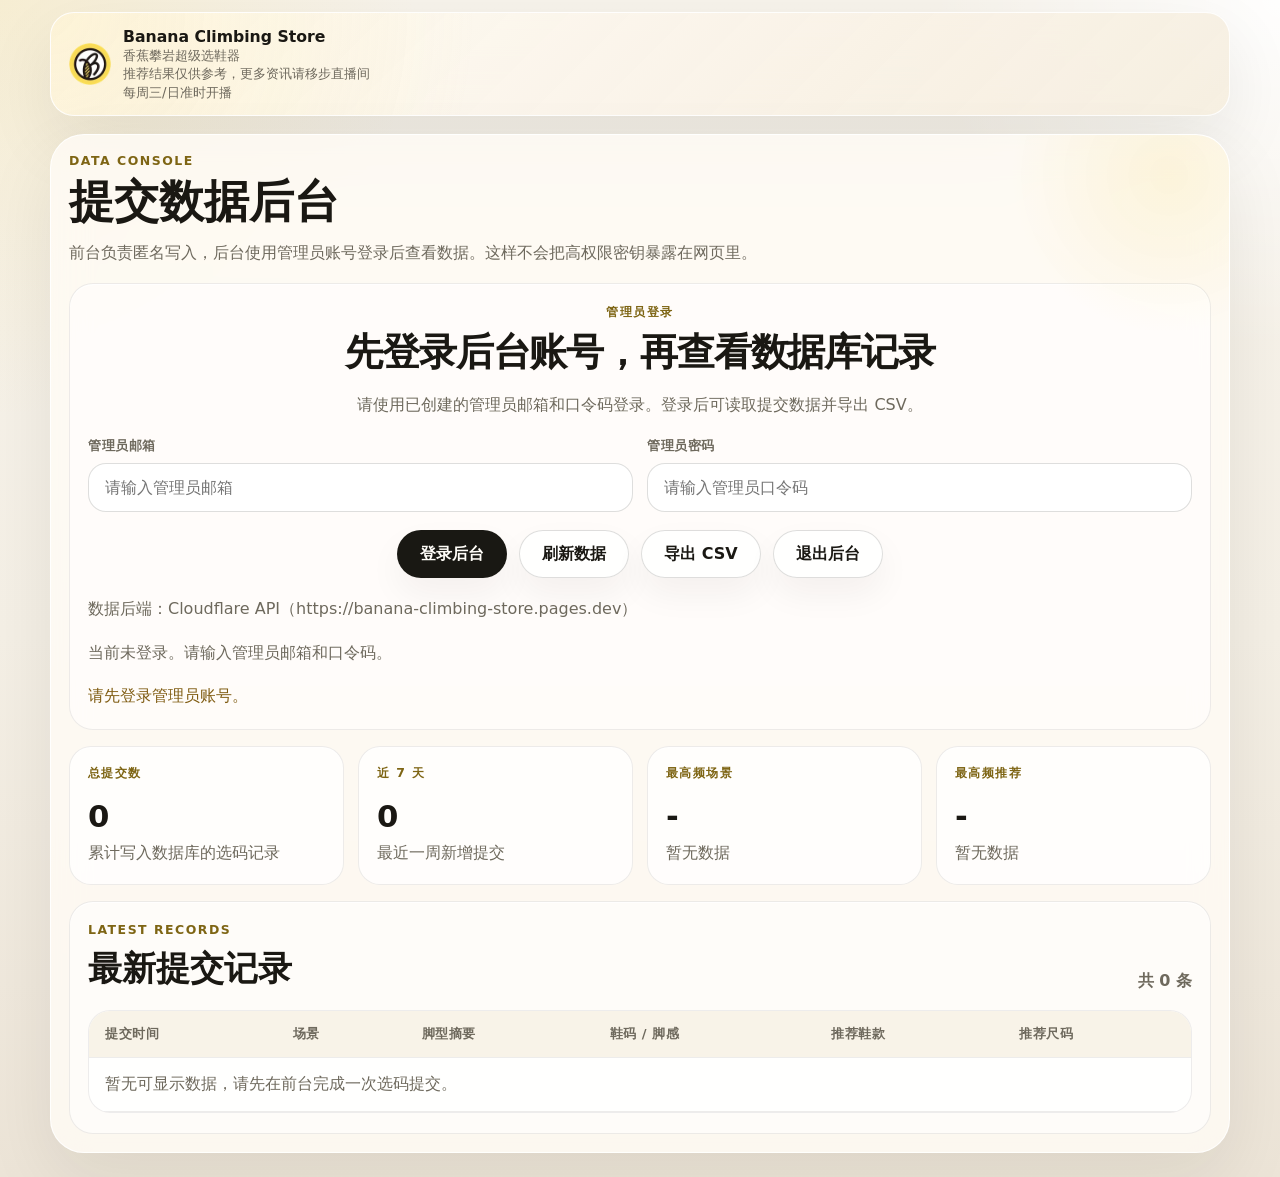
==== commit 8e632608: "Switch admin to email login and harden client submission flow" ====
--- a/admin.html
+++ b/admin.html
@@ -42,7 +42,7 @@
           <div class="panel-copy admin-copy">
             <p class="eyebrow">管理员登录</p>
             <h2>先登录后台账号，再查看数据库记录</h2>
-            <p class="panel-lead">先在 Supabase 的 Authentication 里创建一个管理员账号。这里登录后，就能读取提交数据并导出 CSV。</p>
+            <p class="panel-lead">请使用已创建的管理员邮箱和口令码登录。登录后可读取提交数据并导出 CSV。</p>
           </div>
 
           <div class="admin-setup-grid">
@@ -98,8 +98,8 @@
       </main>
     </div>
 
-    <script src="database-config.js?v=20260409-1905"></script>
-    <script src="database.js?v=20260409-1905"></script>
-    <script src="admin.js?v=20260409-1905"></script>
+    <script src="database-config.js?v=20260409-2005"></script>
+    <script src="database.js?v=20260409-2005"></script>
+    <script src="admin.js?v=20260409-2005"></script>
   </body>
 </html>
